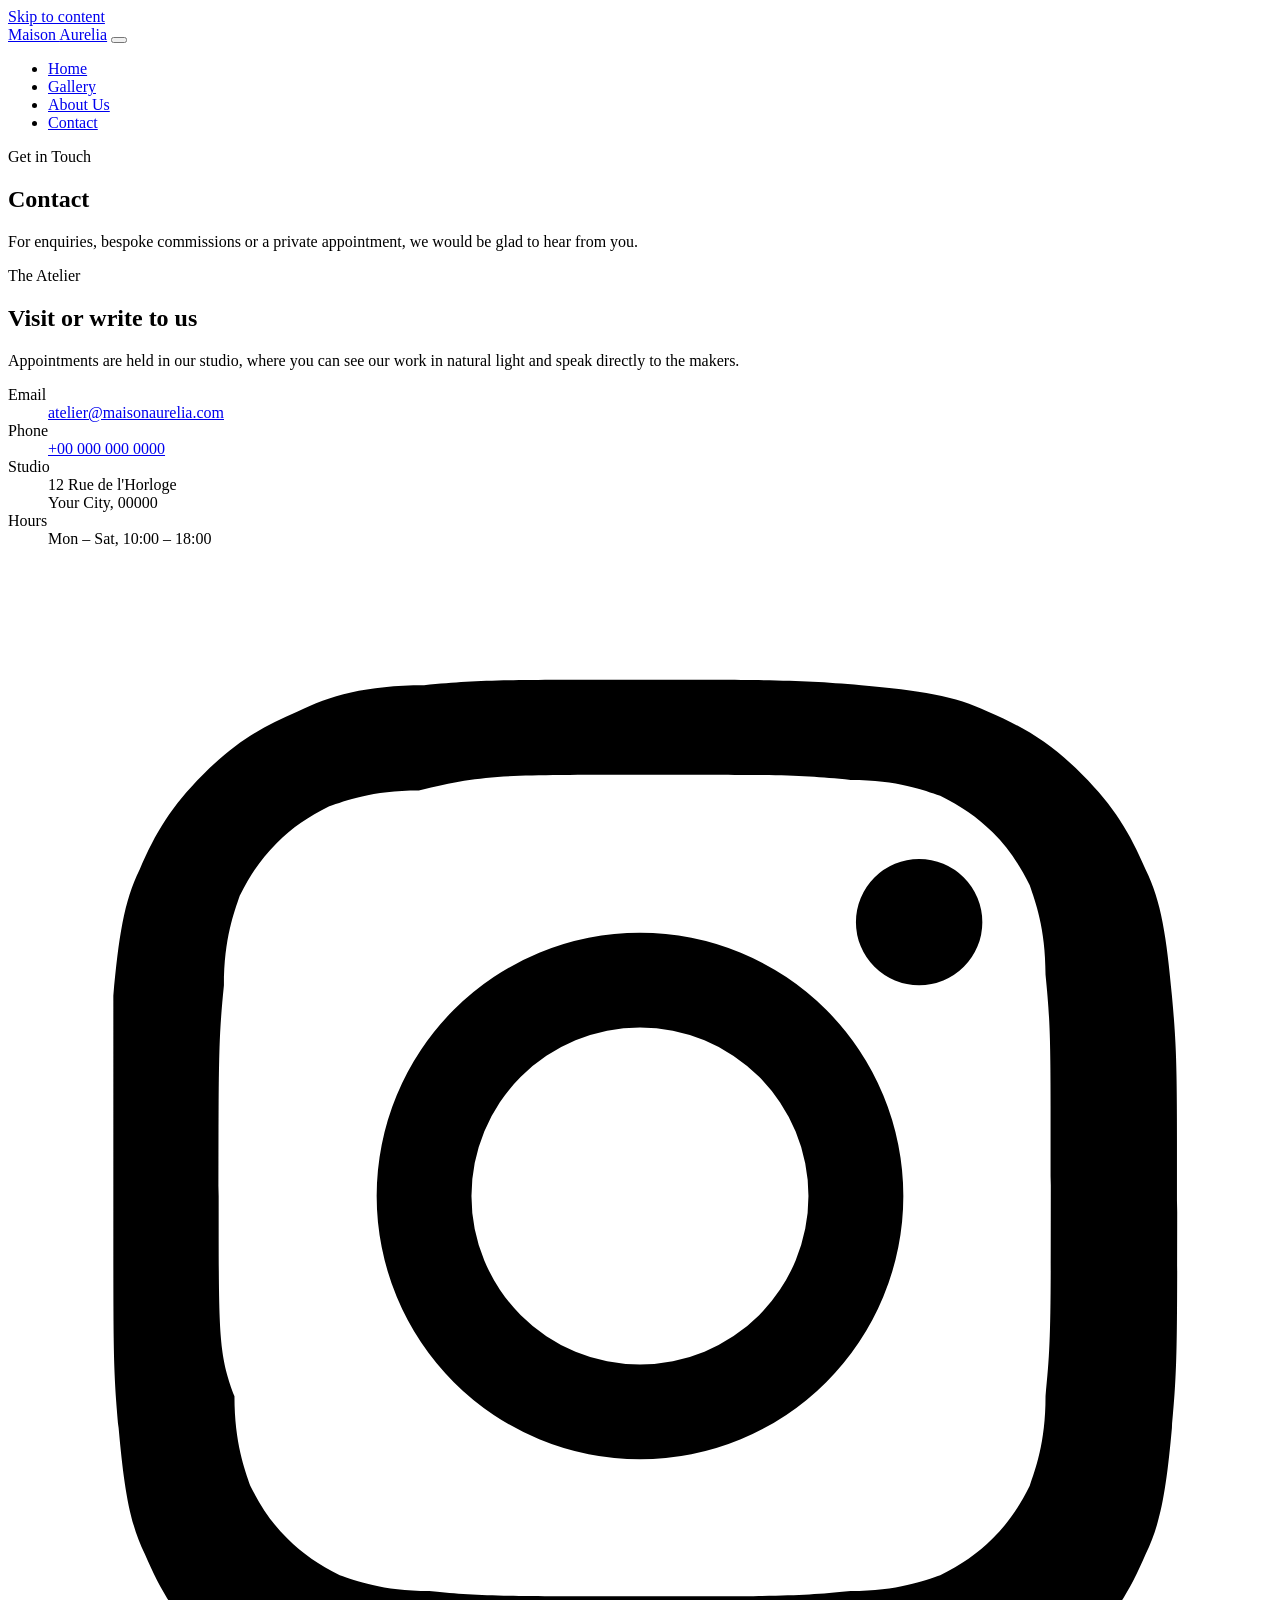
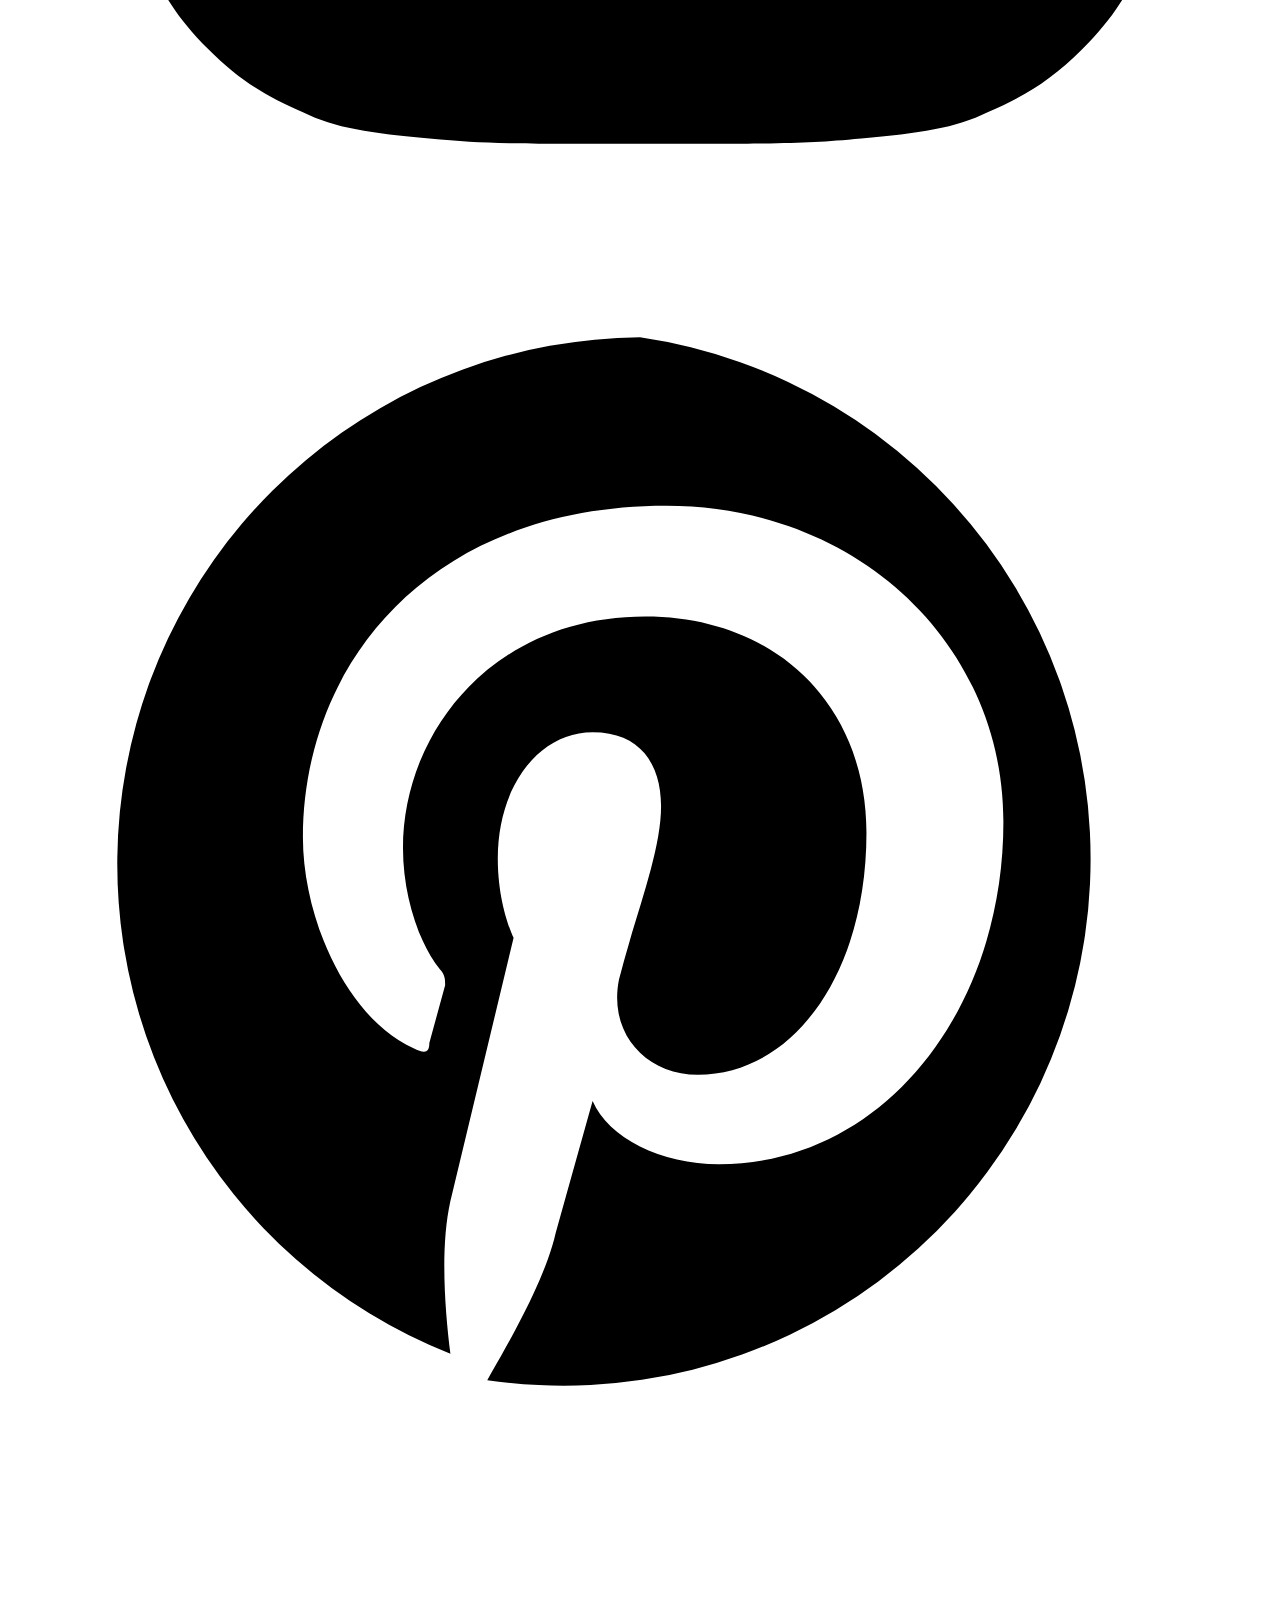
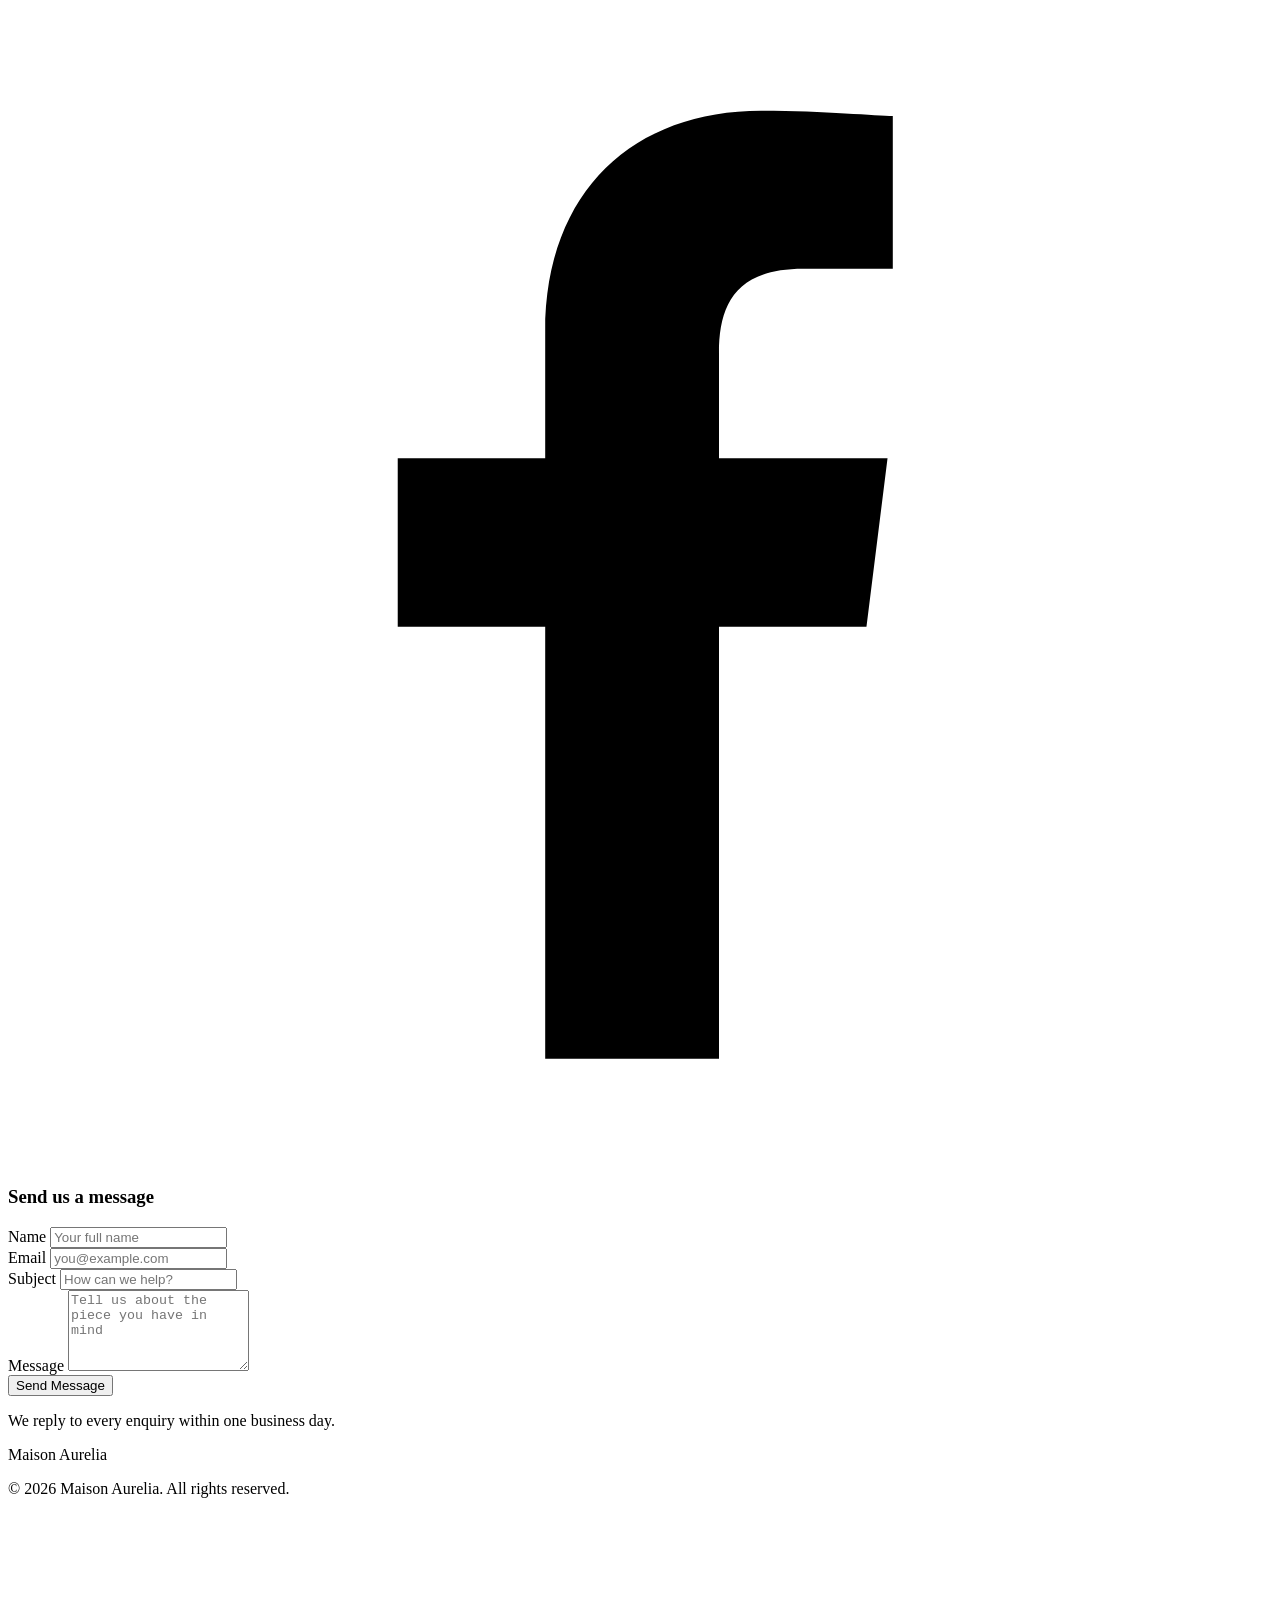
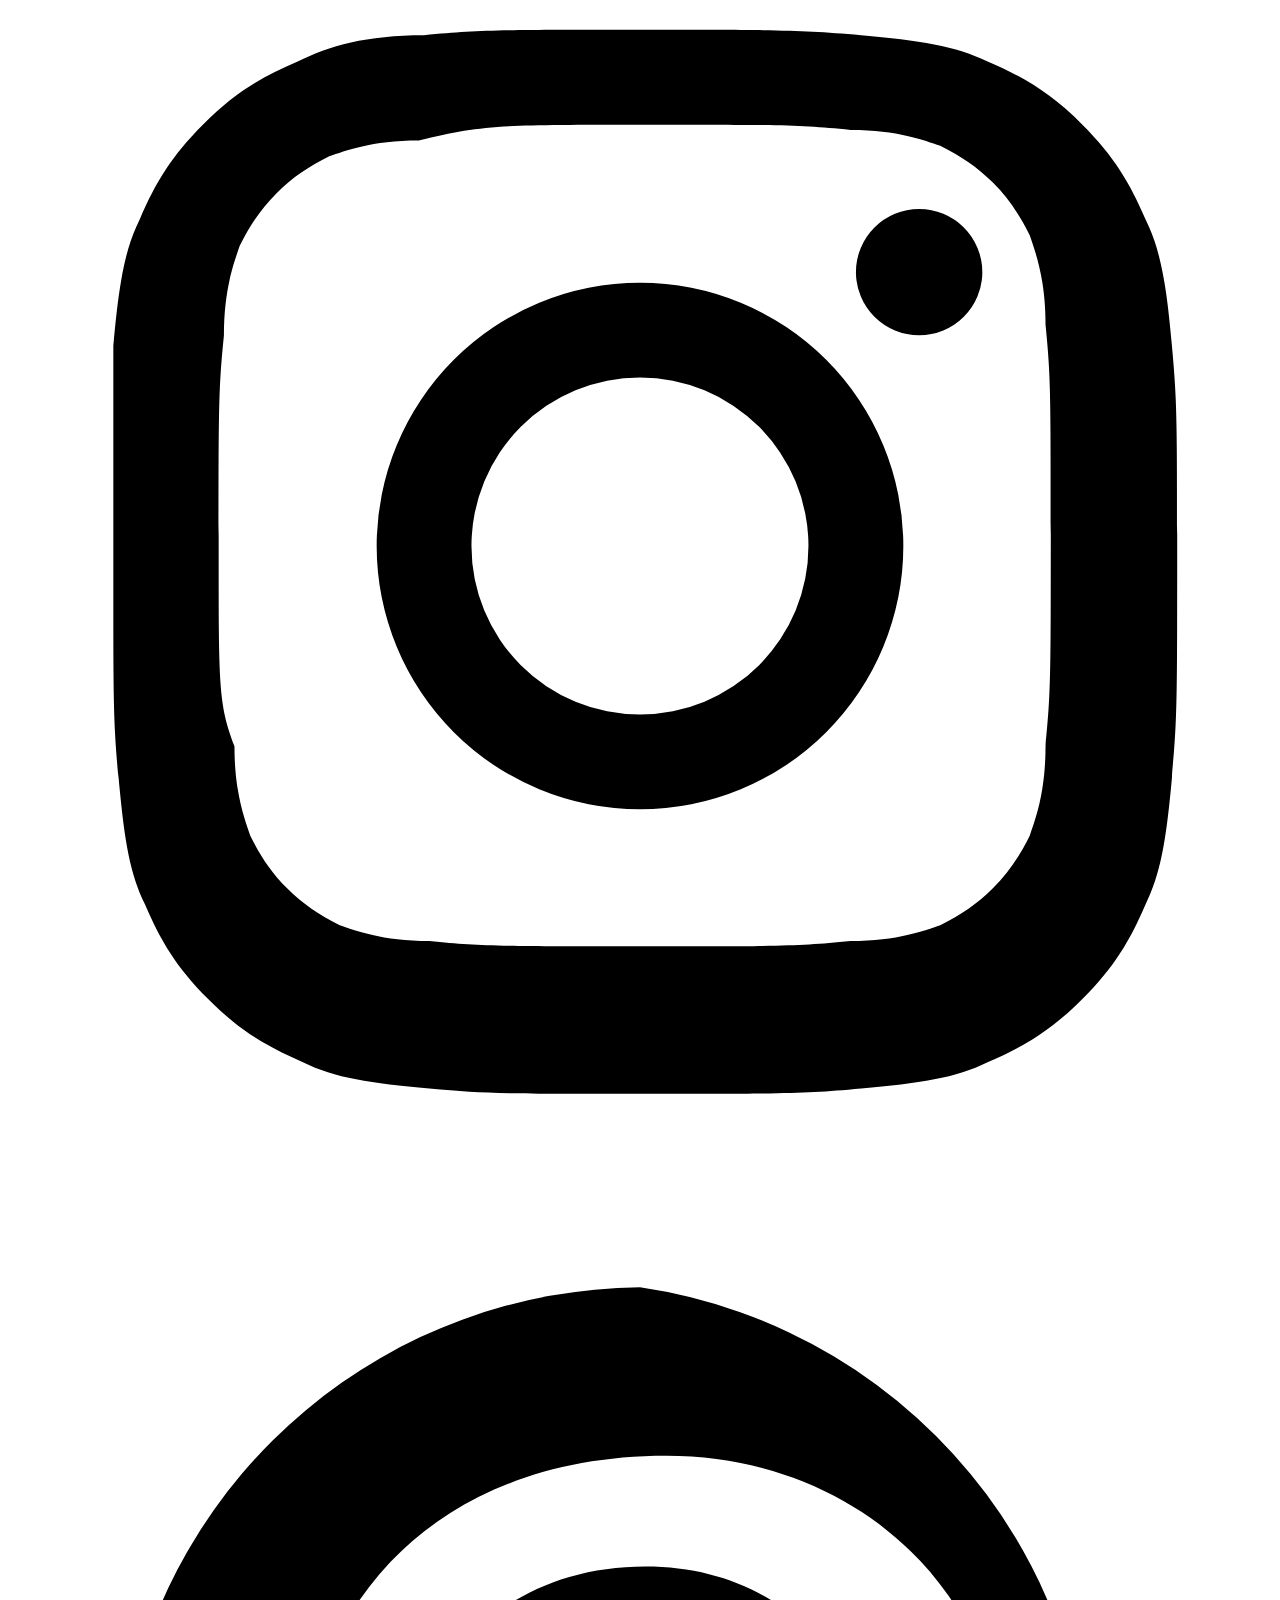
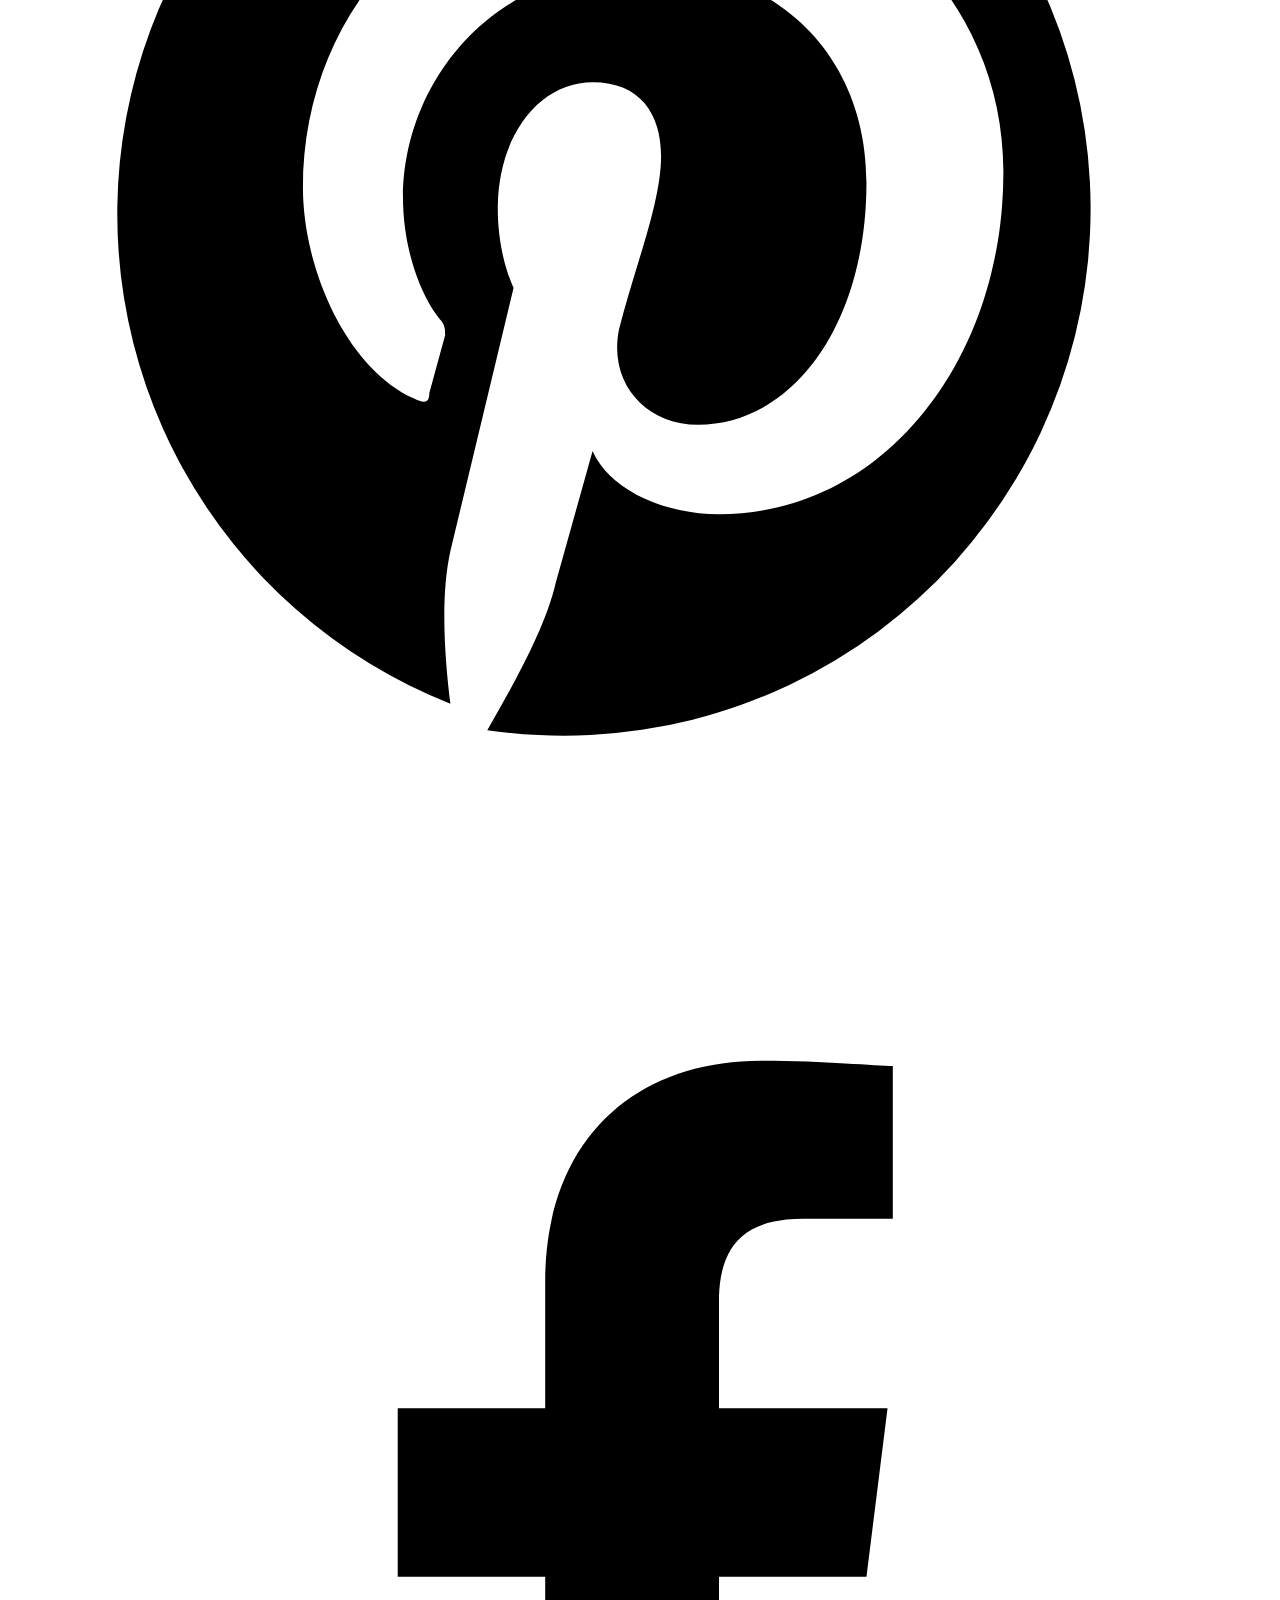
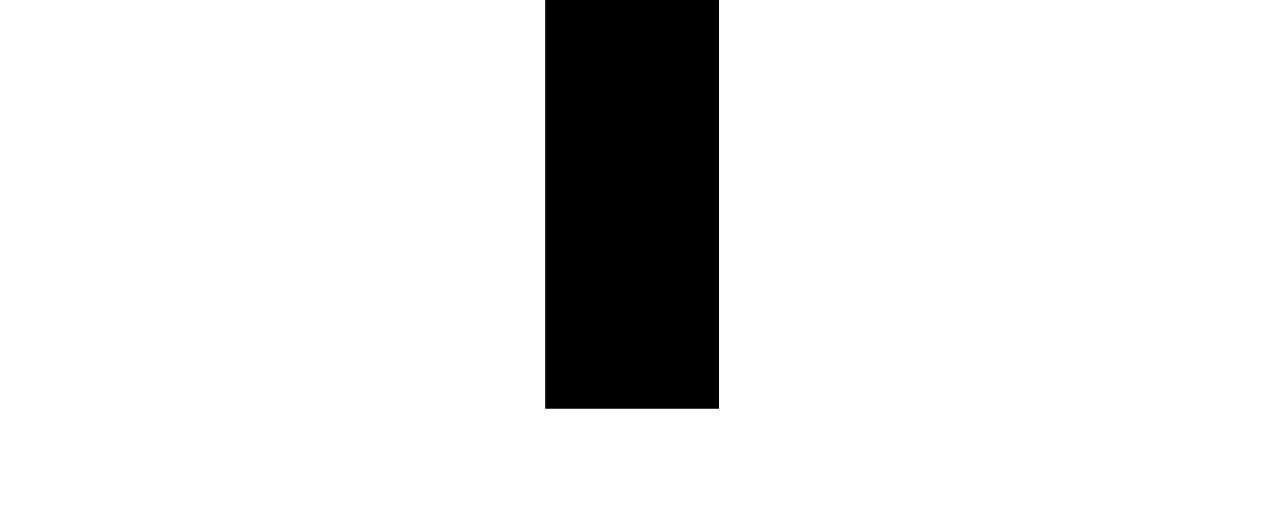
==== contact.html @ 027cdddc "Add files via upload" ====
<!DOCTYPE html>
<html lang="en">
<head>
  <meta charset="UTF-8">
  <meta name="viewport" content="width=device-width, initial-scale=1">
  <title>Contact — Maison Aurelia</title>
  <meta name="description" content="Contact the Maison Aurelia atelier for enquiries, bespoke commissions and private appointments.">
  <link rel="icon" href="assets/favicon.svg" type="image/svg+xml">
  <link rel="preconnect" href="https://fonts.googleapis.com">
  <link rel="preconnect" href="https://fonts.gstatic.com" crossorigin>
  <link href="https://fonts.googleapis.com/css2?family=Cormorant+Garamond:ital,wght@0,400;0,500;0,600;1,400&family=Inter:wght@300;400;500&display=swap" rel="stylesheet">
  <link rel="stylesheet" href="style.css">
</head>
<body>
  <a class="skip-link" href="#main">Skip to content</a>

  <header class="site-header">
    <div class="container header-inner">
      <a href="index.html" class="logo" aria-label="Maison Aurelia — Home">Maison <span>Aurelia</span></a>
      <button class="nav-toggle" aria-expanded="false" aria-controls="main-nav" aria-label="Toggle menu"><span></span></button>
      <nav class="main-nav" id="main-nav" aria-label="Primary">
        <ul class="nav-list">
          <li><a class="nav-link" href="index.html">Home</a></li>
          <li><a class="nav-link" href="gallery.html">Gallery</a></li>
          <li><a class="nav-link" href="about.html">About Us</a></li>
          <li><a class="nav-link" href="contact.html" aria-current="page">Contact</a></li>
        </ul>
      </nav>
    </div>
  </header>

  <main id="main">
    <section class="page-banner">
      <div class="container">
        <span class="eyebrow">Get in Touch</span>
        <h1>Contact</h1>
        <p>For enquiries, bespoke commissions or a private appointment, we would be glad to hear from you.</p>
      </div>
    </section>

    <section class="section" aria-label="Contact details and form">
      <div class="container contact-grid">
        <div class="contact-info reveal">
          <span class="eyebrow">The Atelier</span>
          <h2>Visit or write to us</h2>
          <p class="lead">Appointments are held in our studio, where you can see our work in natural light and speak directly to the makers.</p>

          <dl class="contact-list">
            <div>
              <dt>Email</dt>
              <dd><a href="mailto:atelier@maisonaurelia.com">atelier@maisonaurelia.com</a></dd>
            </div>
            <div>
              <dt>Phone</dt>
              <dd><a href="tel:+000000000000">+00 000 000 0000</a></dd>
            </div>
            <div>
              <dt>Studio</dt>
              <dd>12 Rue de l'Horloge<br>Your City, 00000</dd>
            </div>
            <div>
              <dt>Hours</dt>
              <dd>Mon – Sat, 10:00 – 18:00</dd>
            </div>
          </dl>

          <div class="social" aria-label="Social links">
            <a href="https://instagram.com" aria-label="Instagram" target="_blank" rel="noopener"><svg viewBox="0 0 24 24" aria-hidden="true"><path d="M12 7a5 5 0 1 0 0 10 5 5 0 0 0 0-10zm0 8.2a3.2 3.2 0 1 1 0-6.4 3.2 3.2 0 0 1 0 6.4zM17.3 5.6a1.2 1.2 0 1 0 0 2.4 1.2 1.2 0 0 0 0-2.4zM12 2.2c-2.7 0-3 0-4.1.1-1.1 0-1.8.2-2.4.5-.7.3-1.2.6-1.8 1.200-.6.6-.9 1.100-1.200 1.800-.3.6-.4 1.300-.5 2.400C2 9.300 2 9.600 2 12.300s0 3 .1 4.100c.1 1.100.2 1.800.5 2.400.3.700.6 1.200 1.200 1.800.6.600 1.100.9 1.800 1.200.6.300 1.300.4 2.400.5 1.100.1 1.400.1 4.100.1s3 0 4.100-.1c1.100-.1 1.800-.2 2.400-.5.700-.3 1.200-.6 1.800-1.200.6-.6.9-1.100 1.200-1.800.3-.6.4-1.300.5-2.400.1-1.100.1-1.400.1-4.100s0-3-.1-4.100c-.1-1.100-.2-1.800-.5-2.400-.3-.7-.6-1.200-1.200-1.800-.6-.6-1.100-.9-1.800-1.200-.6-.3-1.300-.4-2.400-.5C15 2.200 14.700 2.200 12 2.200zm0 1.800c2.600 0 3 0 4 .1.900 0 1.400.2 1.700.3.400.2.700.4 1 .7.300.3.500.6.700 1 .1.300.3.800.3 1.700.1 1 .1 1.300.1 4s0 3-.1 4c0 .9-.2 1.400-.3 1.700-.2.400-.4.700-.7 1-.3.300-.6.500-1 .7-.3.100-.8.300-1.700.3-1 .1-1.300.1-4 .1s-3 0-4-.1c-.9 0-1.400-.2-1.700-.3-.4-.2-.7-.4-1-.7-.3-.3-.5-.6-.7-1-.1-.3-.3-.8-.3-1.700C4 15 4 14.700 4 12s0-3 .1-4c0-.9.2-1.400.3-1.700.2-.4.400-.7.7-1 .3-.3.600-.5 1-.7.300-.1.800-.3 1.700-.3C9 4 9.400 4 12 4z"/></svg></a>
            <a href="https://pinterest.com" aria-label="Pinterest" target="_blank" rel="noopener"><svg viewBox="0 0 24 24" aria-hidden="true"><path d="M12 2a10 10 0 0 0-3.600 19.300c-.1-.8-.2-2 0-2.900l1.200-5s-.3-.6-.3-1.500c0-1.400.8-2.400 1.800-2.400.9 0 1.300.6 1.300 1.400 0 .9-.5 2.100-.8 3.300-.2 1 .5 1.800 1.500 1.800 1.800 0 3.200-1.900 3.200-4.600 0-2.400-1.700-4.100-4.200-4.100-2.900 0-4.600 2.200-4.600 4.400 0 .9.300 1.800.7 2.300.1.100.1.200.1.300l-.3 1.100c0 .2-.1.200-.3.100-1.300-.6-2.100-2.500-2.100-4 0-3.300 2.400-6.300 6.900-6.300 3.600 0 6.400 2.600 6.400 6 0 3.600-2.300 6.500-5.400 6.500-1.100 0-2.100-.5-2.400-1.200l-.7 2.500c-.2.900-.9 2.100-1.300 2.800A10 10 0 1 0 12 2z"/></svg></a>
            <a href="https://facebook.com" aria-label="Facebook" target="_blank" rel="noopener"><svg viewBox="0 0 24 24" aria-hidden="true"><path d="M13.500 22v-8.200h2.800l.4-3.200h-3.200V8.600c0-.9.300-1.600 1.600-1.600h1.700V4.100c-.3 0-1.300-.1-2.500-.1-2.400 0-4.100 1.500-4.100 4.200v2.400H7.400v3.200h2.800V22h3.300z"/></svg></a>
          </div>
        </div>

        <div class="form-card reveal reveal-delay-1">
          <h3>Send us a message</h3>
          <form id="contact-form" action="#" method="post" novalidate>
            <div class="form-row">
              <div class="field">
                <label for="name">Name</label>
                <input type="text" id="name" name="name" placeholder="Your full name" autocomplete="name" required>
              </div>
              <div class="field">
                <label for="email">Email</label>
                <input type="email" id="email" name="email" placeholder="you@example.com" autocomplete="email" required>
              </div>
            </div>
            <div class="field">
              <label for="subject">Subject</label>
              <input type="text" id="subject" name="subject" placeholder="How can we help?" required>
            </div>
            <div class="field">
              <label for="message">Message</label>
              <textarea id="message" name="message" rows="5" placeholder="Tell us about the piece you have in mind" required></textarea>
            </div>
            <button type="submit" class="btn btn--block">Send Message</button>
            <p class="form-status" id="form-status" role="status" aria-live="polite"></p>
            <p class="form-note">We reply to every enquiry within one business day.</p>
          </form>
        </div>
      </div>
    </section>
  </main>

  <footer class="site-footer">
    <div class="container footer-inner">
      <span class="footer-brand">Maison Aurelia</span>
      <p class="footer-copy">&copy; 2026 Maison Aurelia. All rights reserved.</p>
      <div class="social" aria-label="Social links">
        <a href="https://instagram.com" aria-label="Instagram" target="_blank" rel="noopener"><svg viewBox="0 0 24 24" aria-hidden="true"><path d="M12 7a5 5 0 1 0 0 10 5 5 0 0 0 0-10zm0 8.2a3.2 3.2 0 1 1 0-6.4 3.2 3.2 0 0 1 0 6.4zM17.3 5.6a1.2 1.2 0 1 0 0 2.4 1.2 1.2 0 0 0 0-2.4zM12 2.2c-2.7 0-3 0-4.1.1-1.1 0-1.8.2-2.4.5-.7.3-1.2.6-1.8 1.200-.6.6-.9 1.100-1.200 1.800-.3.6-.4 1.300-.5 2.400C2 9.300 2 9.600 2 12.300s0 3 .1 4.100c.1 1.100.2 1.800.5 2.400.3.700.6 1.200 1.200 1.800.6.600 1.100.9 1.800 1.200.6.300 1.300.4 2.400.5 1.100.1 1.400.1 4.100.1s3 0 4.100-.1c1.100-.1 1.800-.2 2.400-.5.700-.3 1.200-.6 1.800-1.200.6-.6.9-1.100 1.200-1.800.3-.6.4-1.300.5-2.400.1-1.100.1-1.400.1-4.100s0-3-.1-4.100c-.1-1.100-.2-1.800-.5-2.400-.3-.7-.6-1.200-1.200-1.800-.6-.6-1.100-.9-1.800-1.200-.6-.3-1.300-.4-2.400-.5C15 2.200 14.700 2.200 12 2.200zm0 1.800c2.600 0 3 0 4 .1.900 0 1.400.2 1.700.3.400.2.700.4 1 .7.300.3.500.6.700 1 .1.300.3.800.3 1.700.1 1 .1 1.300.1 4s0 3-.1 4c0 .9-.2 1.400-.3 1.700-.2.400-.4.700-.7 1-.3.300-.6.500-1 .7-.3.100-.8.300-1.700.3-1 .1-1.300.1-4 .1s-3 0-4-.1c-.9 0-1.400-.2-1.700-.3-.4-.2-.7-.4-1-.7-.3-.3-.5-.6-.7-1-.1-.3-.3-.8-.3-1.700C4 15 4 14.700 4 12s0-3 .1-4c0-.9.2-1.400.3-1.700.2-.4.400-.7.7-1 .3-.3.600-.5 1-.7.300-.1.800-.3 1.700-.3C9 4 9.400 4 12 4z"/></svg></a>
        <a href="https://pinterest.com" aria-label="Pinterest" target="_blank" rel="noopener"><svg viewBox="0 0 24 24" aria-hidden="true"><path d="M12 2a10 10 0 0 0-3.600 19.300c-.1-.8-.2-2 0-2.900l1.200-5s-.3-.6-.3-1.500c0-1.400.8-2.400 1.800-2.400.9 0 1.300.6 1.300 1.400 0 .9-.5 2.100-.8 3.300-.2 1 .5 1.800 1.500 1.800 1.800 0 3.200-1.900 3.200-4.600 0-2.400-1.700-4.100-4.200-4.100-2.900 0-4.600 2.200-4.600 4.400 0 .9.300 1.800.7 2.300.1.100.1.200.1.300l-.3 1.100c0 .2-.1.200-.3.100-1.300-.6-2.100-2.500-2.100-4 0-3.300 2.400-6.300 6.900-6.300 3.600 0 6.400 2.600 6.400 6 0 3.600-2.300 6.500-5.400 6.500-1.100 0-2.100-.5-2.400-1.200l-.7 2.500c-.2.900-.9 2.100-1.300 2.800A10 10 0 1 0 12 2z"/></svg></a>
        <a href="https://facebook.com" aria-label="Facebook" target="_blank" rel="noopener"><svg viewBox="0 0 24 24" aria-hidden="true"><path d="M13.500 22v-8.200h2.800l.4-3.200h-3.200V8.600c0-.9.300-1.600 1.600-1.600h1.700V4.100c-.3 0-1.300-.1-2.500-.1-2.400 0-4.100 1.500-4.100 4.200v2.400H7.400v3.200h2.800V22h3.300z"/></svg></a>
      </div>
    </div>
  </footer>

  <script src="script.js"></script>
</body>
</html>
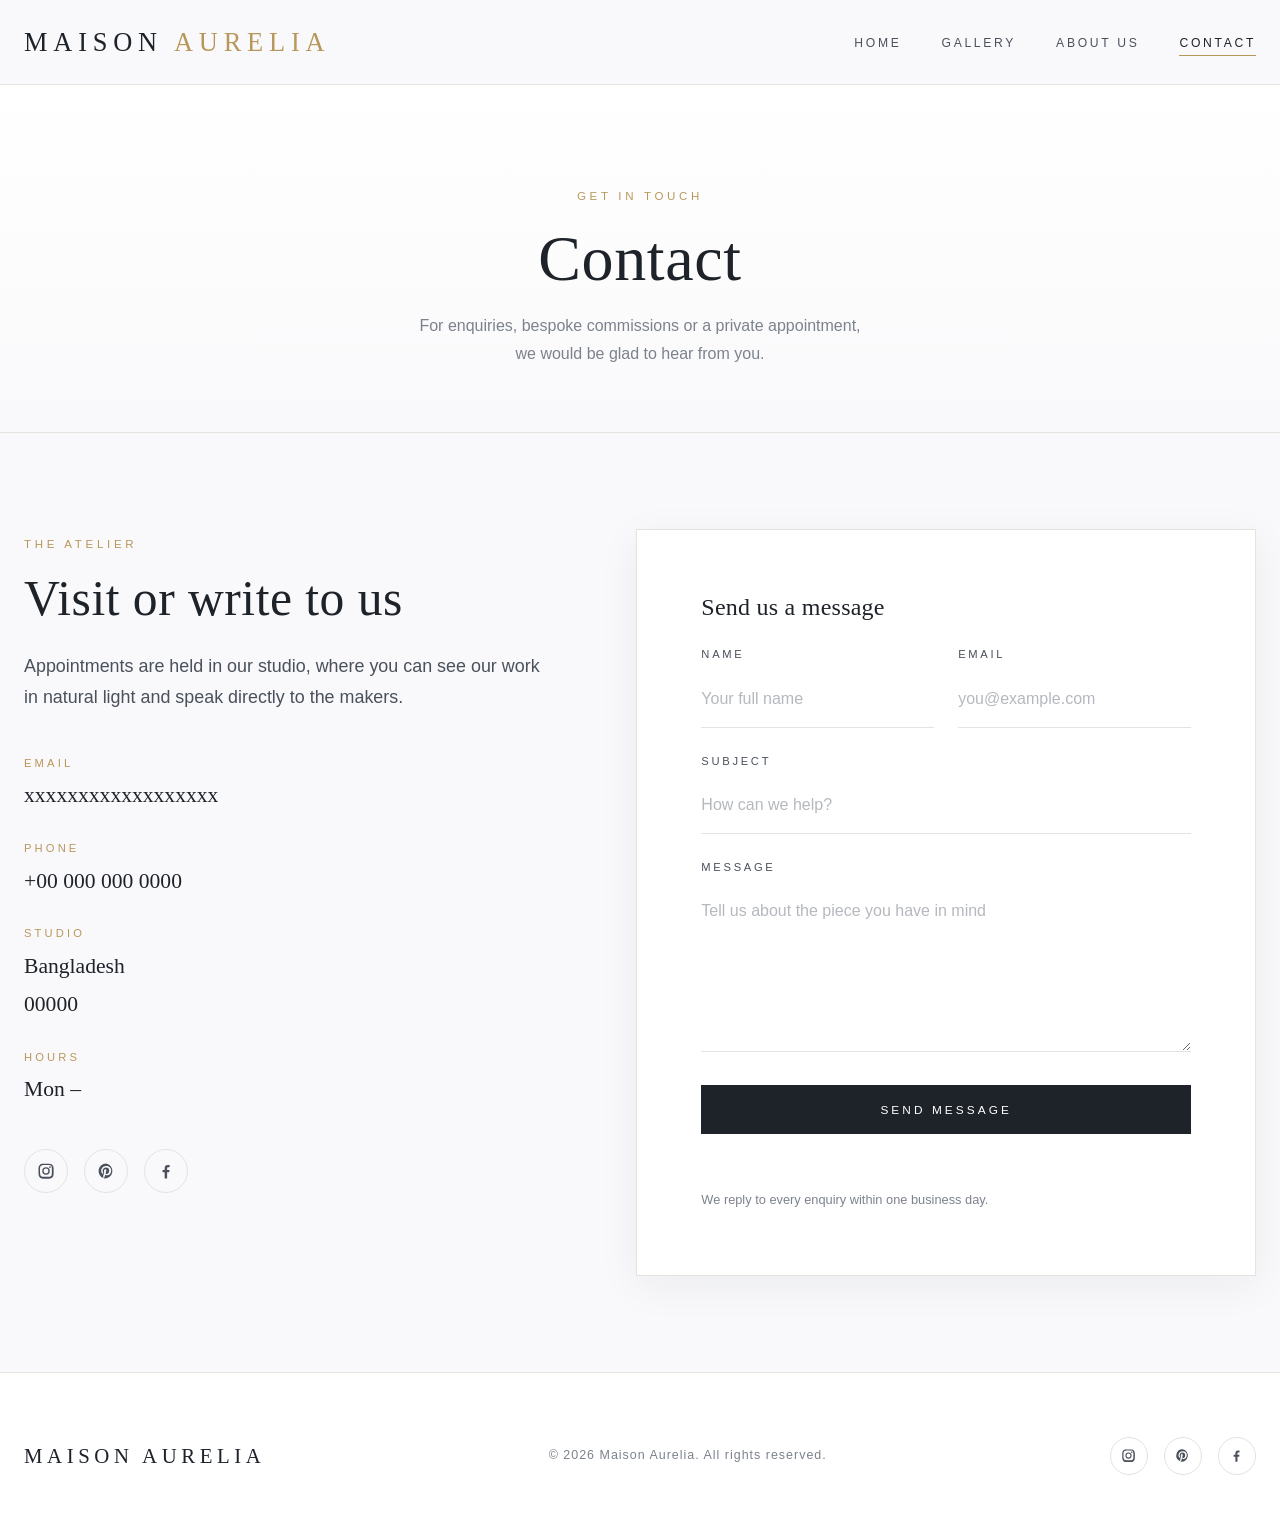
==== commit 9fba9dae: "Update contact.html" ====
--- a/contact.html
+++ b/contact.html
@@ -48,7 +48,7 @@
           <dl class="contact-list">
             <div>
               <dt>Email</dt>
-              <dd><a href="mailto:atelier@maisonaurelia.com">atelier@maisonaurelia.com</a></dd>
+              <dd><a href="#">xxxxxxxxxxxxxxxxxx</a></dd>
             </div>
             <div>
               <dt>Phone</dt>
@@ -56,11 +56,11 @@
             </div>
             <div>
               <dt>Studio</dt>
-              <dd>12 Rue de l'Horloge<br>Your City, 00000</dd>
+              <dd>Bangladesh<br> 00000</dd>
             </div>
             <div>
               <dt>Hours</dt>
-              <dd>Mon – Sat, 10:00 – 18:00</dd>
+              <dd>Mon –</dd>
             </div>
           </dl>
 
--- a/style.css
+++ b/style.css
@@ -0,0 +1,404 @@
+/* ==========================================================================
+   Themes Name: mahmudThem
+Version: 0.1.0
+Author: Md. Sultan Mahmud
+Author URI: https://sultanmahmud-webdeveloper.github.io/portfolio-2/index.html
+Description: mahmudThem is a custom, lightweight, and modern responsive WordPress theme created by Md. Sultan Mahmud.
+   ========================================================================== */
+
+/* ---------- 1. Design Tokens ---------- */
+:root {
+  /* Colors */
+  --c-bg: #F9F9FB;
+  --c-surface: #FFFFFF;
+  --c-surface-alt: #F2F1EE;
+  --c-ink: #1E2229;
+  --c-slate: #4A515C;
+  --c-muted: #7C828C;
+  --c-taupe: #A89886;
+  --c-gold: #B8975A;
+  --c-gold-light: #D9C08A;
+  --c-line: #E5E3DE;
+
+  /* Typography */
+  --f-serif: 'Cormorant Garamond', 'Playfair Display', Georgia, serif;
+  --f-sans: 'Inter', 'Montserrat', 'Helvetica Neue', Arial, sans-serif;
+
+  /* Spacing scale */
+  --s-1: 0.5rem;
+  --s-2: 1rem;
+  --s-3: 1.5rem;
+  --s-4: 2.5rem;
+  --s-5: 4rem;
+  --s-6: 6rem;
+  --s-7: 9rem;
+
+  /* Layout & effects */
+  --container: 1240px;
+  --header-h: 84px;
+  --radius: 2px;
+  --shadow-soft: 0 10px 40px rgba(30, 34, 41, 0.06);
+  --shadow-lift: 0 24px 60px rgba(30, 34, 41, 0.12);
+  --ease: cubic-bezier(0.22, 0.61, 0.36, 1);
+  --t-fast: 0.3s var(--ease);
+  --t-slow: 0.9s var(--ease);
+}
+
+/* ---------- 2. Reset & Base ---------- */
+*, *::before, *::after { box-sizing: border-box; }
+html { scroll-behavior: smooth; -webkit-text-size-adjust: 100%; }
+body {
+  margin: 0;
+  background: var(--c-bg);
+  color: var(--c-slate);
+  font-family: var(--f-sans);
+  font-size: 1rem;
+  font-weight: 300;
+  line-height: 1.75;
+  -webkit-font-smoothing: antialiased;
+  text-rendering: optimizeLegibility;
+}
+img, svg, video { display: block; max-width: 100%; height: auto; }
+a { color: inherit; text-decoration: none; }
+ul { list-style: none; margin: 0; padding: 0; }
+h1, h2, h3, h4 {
+  margin: 0 0 var(--s-2);
+  font-family: var(--f-serif);
+  font-weight: 500;
+  color: var(--c-ink);
+  line-height: 1.15;
+  letter-spacing: 0.01em;
+}
+h1 { font-size: clamp(2.8rem, 6.5vw, 5.4rem); font-weight: 400; }
+h2 { font-size: clamp(2rem, 4vw, 3.1rem); }
+h3 { font-size: 1.5rem; }
+p { margin: 0 0 var(--s-2); }
+:focus-visible { outline: 2px solid var(--c-gold); outline-offset: 3px; }
+::selection { background: var(--c-gold-light); color: var(--c-ink); }
+
+.container { width: min(100% - 3rem, var(--container)); margin-inline: auto; }
+.section { padding-block: var(--s-6); }
+.section--alt { background: var(--c-surface); }
+.skip-link {
+  position: absolute; left: -999px; top: 0; background: var(--c-ink);
+  color: #fff; padding: 0.75rem 1rem; z-index: 200;
+}
+.skip-link:focus { left: 0; }
+
+/* ---------- 3. Shared Typography Helpers ---------- */
+.eyebrow {
+  display: inline-block;
+  margin-bottom: var(--s-2);
+  font-size: 0.72rem;
+  font-weight: 500;
+  letter-spacing: 0.32em;
+  text-transform: uppercase;
+  color: var(--c-gold);
+}
+.lead { font-size: 1.12rem; color: var(--c-slate); max-width: 56ch; }
+.section-head { text-align: center; max-width: 640px; margin: 0 auto var(--s-5); }
+.section-head::after {
+  content: ''; display: block; width: 56px; height: 1px;
+  margin: var(--s-3) auto 0; background: var(--c-gold);
+}
+
+/* ---------- 4. Buttons ---------- */
+.btn {
+  display: inline-block;
+  padding: 1.05rem 2.4rem;
+  border: 1px solid var(--c-ink);
+  background: var(--c-ink);
+  color: #fff;
+  font-family: var(--f-sans);
+  font-size: 0.74rem;
+  font-weight: 500;
+  letter-spacing: 0.26em;
+  text-transform: uppercase;
+  text-align: center;
+  cursor: pointer;
+  transition: background var(--t-fast), color var(--t-fast), border-color var(--t-fast), transform var(--t-fast), box-shadow var(--t-fast);
+}
+.btn:hover { background: transparent; color: var(--c-ink); transform: translateY(-2px); box-shadow: var(--shadow-soft); }
+.btn--gold { background: var(--c-gold); border-color: var(--c-gold); }
+.btn--gold:hover { background: transparent; color: var(--c-gold); }
+.btn--light { background: #fff; color: var(--c-ink); border-color: #fff; }
+.btn--light:hover { background: transparent; color: #fff; border-color: #fff; }
+.btn--block { display: block; width: 100%; }
+
+/* ---------- 5. Header ---------- */
+.site-header {
+  position: sticky; top: 0; z-index: 100;
+  background: rgba(249, 249, 251, 0.88);
+  -webkit-backdrop-filter: saturate(160%) blur(14px);
+  backdrop-filter: saturate(160%) blur(14px);
+  border-bottom: 1px solid var(--c-line);
+}
+.header-inner {
+  display: flex; align-items: center; justify-content: space-between;
+  height: var(--header-h);
+}
+.logo {
+  font-family: var(--f-serif);
+  font-size: 1.65rem;
+  font-weight: 500;
+  letter-spacing: 0.22em;
+  text-transform: uppercase;
+  color: var(--c-ink);
+}
+.logo span { color: var(--c-gold); }
+.nav-list { display: flex; gap: var(--s-4); }
+.nav-link {
+  position: relative; padding: 0.4rem 0;
+  font-size: 0.76rem; font-weight: 400;
+  letter-spacing: 0.22em; text-transform: uppercase;
+  color: var(--c-slate);
+  transition: color var(--t-fast);
+}
+.nav-link::after {
+  content: ''; position: absolute; left: 0; bottom: 0;
+  width: 100%; height: 1px; background: var(--c-gold);
+  transform: scaleX(0); transform-origin: right;
+  transition: transform 0.4s var(--ease);
+}
+.nav-link:hover, .nav-link[aria-current="page"] { color: var(--c-ink); }
+.nav-link:hover::after, .nav-link[aria-current="page"]::after { transform: scaleX(1); transform-origin: left; }
+
+.nav-toggle {
+  display: none; width: 44px; height: 44px;
+  background: none; border: 0; cursor: pointer; position: relative;
+}
+.nav-toggle span, .nav-toggle span::before, .nav-toggle span::after {
+  content: ''; position: absolute; left: 10px; right: 10px; height: 1.5px;
+  background: var(--c-ink); transition: transform var(--t-fast), opacity var(--t-fast);
+}
+.nav-toggle span { top: 50%; }
+.nav-toggle span::before { left: 0; right: 0; top: -7px; }
+.nav-toggle span::after { left: 0; right: 0; top: 7px; }
+.nav-toggle[aria-expanded="true"] span { background: transparent; }
+.nav-toggle[aria-expanded="true"] span::before { transform: translateY(7px) rotate(45deg); }
+.nav-toggle[aria-expanded="true"] span::after { transform: translateY(-7px) rotate(-45deg); }
+
+/* ---------- 6. Hero ---------- */
+.hero {
+  position: relative;
+  min-height: calc(100vh - var(--header-h));
+  min-height: calc(100svh - var(--header-h));
+  display: flex; align-items: center;
+  overflow: hidden;
+  background: var(--c-surface-alt);
+}
+.hero__media { position: absolute; inset: 0; }
+.hero__media img, .hero__media video {
+  width: 100%; height: 100%; object-fit: cover; object-position: 70% center;
+  animation: heroDrift 24s ease-in-out infinite alternate;
+}
+.hero__media::after {
+  content: ''; position: absolute; inset: 0;
+  background: linear-gradient(90deg, rgba(249,249,251,0.95) 0%, rgba(249,249,251,0.7) 38%, rgba(249,249,251,0) 70%);
+}
+@keyframes heroDrift { from { transform: scale(1.02); } to { transform: scale(1.09); } }
+.hero__content { position: relative; z-index: 2; max-width: 620px; padding-block: var(--s-6); }
+.hero__content h1 { margin-bottom: var(--s-3); }
+.hero__content p { font-size: 1.15rem; max-width: 46ch; margin-bottom: var(--s-4); }
+
+/* Home: feature strip */
+.values { display: grid; grid-template-columns: repeat(3, 1fr); gap: var(--s-4); text-align: center; }
+.values__item { padding: var(--s-3); }
+.values__item h3 { font-size: 1.35rem; margin-bottom: 0.5rem; }
+.values__item p { font-size: 0.95rem; color: var(--c-muted); margin: 0; }
+.values__mark { display: block; margin: 0 auto var(--s-2); width: 36px; height: 1px; background: var(--c-gold); }
+
+/* ---------- 7. Page Banner (inner pages) ---------- */
+.page-banner {
+  padding-block: var(--s-6) var(--s-5);
+  text-align: center;
+  background: linear-gradient(180deg, var(--c-surface) 0%, var(--c-bg) 100%);
+  border-bottom: 1px solid var(--c-line);
+}
+.page-banner h1 { font-size: clamp(2.4rem, 5vw, 4rem); margin-bottom: var(--s-2); }
+.page-banner p { margin: 0 auto; color: var(--c-muted); max-width: 52ch; }
+
+/* ---------- 8. Product Gallery ---------- */
+.product-grid { display: grid; grid-template-columns: repeat(3, 1fr); gap: var(--s-4); }
+.product-card {
+  background: var(--c-surface);
+  border: 1px solid var(--c-line);
+  transition: transform 0.5s var(--ease), box-shadow 0.5s var(--ease);
+  display: flex; flex-direction: column;
+}
+.product-card:hover { transform: translateY(-8px); box-shadow: var(--shadow-lift); }
+.product-card__media {
+  position: relative; overflow: hidden; aspect-ratio: 1 / 1;
+  background: var(--c-surface-alt); display: block; width: 100%;
+  border: 0; padding: 0; cursor: zoom-in;
+}
+.product-card__media img {
+  width: 100%; height: 100%; object-fit: cover;
+  transition: transform 1.1s var(--ease);
+}
+.product-card:hover .product-card__media img { transform: scale(1.09); }
+.product-card__zoom {
+  position: absolute; right: 14px; bottom: 14px;
+  width: 42px; height: 42px; border-radius: 50%;
+  background: rgba(255,255,255,0.92); color: var(--c-ink);
+  display: grid; place-items: center; font-size: 1.1rem;
+  opacity: 0; transform: translateY(8px);
+  transition: opacity var(--t-fast), transform var(--t-fast);
+  box-shadow: var(--shadow-soft);
+}
+.product-card:hover .product-card__zoom, .product-card__media:focus-visible .product-card__zoom { opacity: 1; transform: none; }
+.product-card__body { padding: var(--s-3); display: flex; flex-direction: column; flex: 1; text-align: center; }
+.product-card__tag {
+  font-size: 0.68rem; letter-spacing: 0.3em; text-transform: uppercase; color: var(--c-gold); margin-bottom: 0.4rem;
+}
+.product-card__title { font-size: 1.55rem; margin-bottom: 0.5rem; }
+.product-card__desc { font-size: 0.93rem; color: var(--c-muted); flex: 1; }
+.product-card__price { font-family: var(--f-serif); font-size: 1.25rem; color: var(--c-ink); margin: var(--s-1) 0 var(--s-2); }
+
+/* Lightbox */
+.lightbox {
+  position: fixed; inset: 0; z-index: 300;
+  display: none; align-items: center; justify-content: center;
+  padding: var(--s-3);
+  background: rgba(249, 249, 251, 0.96);
+  -webkit-backdrop-filter: blur(10px); backdrop-filter: blur(10px);
+}
+.lightbox.is-open { display: flex; animation: fadeIn 0.4s var(--ease); }
+.lightbox figure { margin: 0; max-width: min(90vw, 760px); text-align: center; }
+.lightbox img { max-height: 78vh; width: auto; margin-inline: auto; box-shadow: var(--shadow-lift); }
+.lightbox figcaption { margin-top: var(--s-2); font-family: var(--f-serif); font-size: 1.3rem; color: var(--c-ink); }
+.lightbox__close {
+  position: absolute; top: 20px; right: 24px; width: 48px; height: 48px;
+  border: 1px solid var(--c-line); background: #fff; border-radius: 50%;
+  font-size: 1.4rem; line-height: 1; cursor: pointer; color: var(--c-ink);
+  transition: background var(--t-fast), color var(--t-fast);
+}
+.lightbox__close:hover { background: var(--c-ink); color: #fff; }
+@keyframes fadeIn { from { opacity: 0; } to { opacity: 1; } }
+
+/* ---------- 9. About ---------- */
+.split { display: grid; grid-template-columns: 1fr 1fr; gap: var(--s-6); align-items: center; }
+.split__media { position: relative; overflow: hidden; box-shadow: var(--shadow-lift); }
+.split__media img { width: 100%; aspect-ratio: 8 / 9; object-fit: cover; transition: transform 1.2s var(--ease); }
+.split__media:hover img { transform: scale(1.05); }
+.split__media::before {
+  content: ''; position: absolute; inset: 16px; z-index: 1;
+  border: 1px solid rgba(255,255,255,0.7); pointer-events: none;
+}
+.story h2 { margin-bottom: var(--s-3); }
+.story p { color: var(--c-slate); }
+.signature { font-family: var(--f-serif); font-style: italic; font-size: 1.5rem; color: var(--c-ink); margin-top: var(--s-3); }
+
+.craft-grid { display: grid; grid-template-columns: repeat(3, 1fr); gap: var(--s-4); }
+.craft-card {
+  position: relative; background: var(--c-surface); border: 1px solid var(--c-line);
+  padding: var(--s-5) var(--s-4); text-align: center;
+  transition: transform 0.5s var(--ease), box-shadow 0.5s var(--ease), border-color 0.5s var(--ease);
+}
+.craft-card::before {
+  content: ''; position: absolute; left: 50%; top: 0; width: 0; height: 2px;
+  background: var(--c-gold); transform: translateX(-50%); transition: width 0.6s var(--ease);
+}
+.craft-card:hover { transform: translateY(-8px); box-shadow: var(--shadow-lift); border-color: transparent; }
+.craft-card:hover::before { width: 100%; }
+.craft-card__num { font-family: var(--f-serif); font-size: 2.6rem; color: var(--c-gold-light); line-height: 1; margin-bottom: var(--s-2); display: block; }
+.craft-card p { color: var(--c-muted); font-size: 0.95rem; margin: 0; }
+
+/* ---------- 10. Contact ---------- */
+.contact-grid { display: grid; grid-template-columns: 5fr 6fr; gap: var(--s-6); align-items: start; }
+.contact-info h2 { margin-bottom: var(--s-3); }
+.contact-list { margin: var(--s-4) 0; display: grid; gap: var(--s-3); }
+.contact-list dt {
+  font-size: 0.7rem; letter-spacing: 0.28em; text-transform: uppercase; color: var(--c-gold); margin-bottom: 0.25rem;
+}
+.contact-list dd { margin: 0; font-family: var(--f-serif); font-size: 1.35rem; color: var(--c-ink); }
+.contact-list a { transition: color var(--t-fast); }
+.contact-list a:hover { color: var(--c-gold); }
+
+.form-card { background: var(--c-surface); border: 1px solid var(--c-line); padding: var(--s-5); box-shadow: var(--shadow-soft); }
+.form-card h3 { margin-bottom: var(--s-3); }
+.form-row { display: grid; grid-template-columns: 1fr 1fr; gap: var(--s-3); }
+.field { position: relative; margin-bottom: var(--s-3); }
+.field label {
+  display: block; margin-bottom: 0.4rem;
+  font-size: 0.7rem; font-weight: 500; letter-spacing: 0.24em; text-transform: uppercase; color: var(--c-slate);
+}
+.field input, .field textarea {
+  width: 100%; padding: 0.85rem 0;
+  font: inherit; font-size: 1rem; color: var(--c-ink);
+  background: transparent; border: 0; border-bottom: 1px solid var(--c-line); border-radius: 0;
+  transition: border-color var(--t-fast), box-shadow var(--t-fast);
+}
+.field textarea { resize: vertical; min-height: 140px; }
+.field input::placeholder, .field textarea::placeholder { color: #B5B8BE; }
+.field input:hover, .field textarea:hover { border-color: var(--c-taupe); }
+.field input:focus, .field textarea:focus { outline: none; border-color: var(--c-gold); box-shadow: 0 1px 0 0 var(--c-gold); }
+.form-note { margin: var(--s-2) 0 0; font-size: 0.8rem; color: var(--c-muted); }
+.form-status { margin-top: var(--s-2); font-size: 0.92rem; color: var(--c-gold); min-height: 1.5em; }
+
+.social { display: flex; gap: var(--s-2); flex-wrap: wrap; }
+.social a {
+  width: 44px; height: 44px; display: grid; place-items: center;
+  border: 1px solid var(--c-line); border-radius: 50%; color: var(--c-slate);
+  transition: background var(--t-fast), color var(--t-fast), border-color var(--t-fast), transform var(--t-fast);
+}
+.social a:hover { background: var(--c-ink); border-color: var(--c-ink); color: #fff; transform: translateY(-3px); }
+.social svg { width: 18px; height: 18px; fill: currentColor; }
+
+/* ---------- 11. Footer ---------- */
+.site-footer { background: var(--c-surface); border-top: 1px solid var(--c-line); padding-block: var(--s-5) var(--s-4); margin-top: 0; }
+.footer-inner { display: flex; align-items: center; justify-content: space-between; gap: var(--s-3); flex-wrap: wrap; }
+.footer-brand { font-family: var(--f-serif); font-size: 1.3rem; letter-spacing: 0.22em; text-transform: uppercase; color: var(--c-ink); }
+.footer-copy { font-size: 0.78rem; letter-spacing: 0.08em; color: var(--c-muted); margin: 0; }
+.site-footer .social a { width: 38px; height: 38px; }
+.site-footer .social svg { width: 15px; height: 15px; }
+
+/* ---------- 12. Reveal on scroll ---------- */
+.reveal { opacity: 0; transform: translateY(26px); transition: opacity 1s var(--ease), transform 1s var(--ease); }
+.reveal.is-visible { opacity: 1; transform: none; }
+.reveal-delay-1 { transition-delay: 0.12s; }
+.reveal-delay-2 { transition-delay: 0.24s; }
+
+/* ---------- 13. Responsive ---------- */
+@media (max-width: 1024px) {
+  :root { --s-6: 5rem; }
+  .product-grid, .craft-grid { grid-template-columns: repeat(2, 1fr); }
+  .split, .contact-grid { gap: var(--s-5); }
+  .nav-list { gap: var(--s-3); }
+}
+
+@media (max-width: 820px) {
+  :root { --header-h: 72px; --s-6: 4rem; --s-5: 3rem; }
+  .nav-toggle { display: block; }
+  .main-nav {
+    position: absolute; top: 100%; left: 0; right: 0;
+    background: var(--c-bg); border-bottom: 1px solid var(--c-line);
+    max-height: 0; overflow: hidden; transition: max-height 0.5s var(--ease);
+  }
+  .main-nav.is-open { max-height: 380px; box-shadow: var(--shadow-soft); }
+  .nav-list { flex-direction: column; gap: 0; padding: var(--s-2) 1.5rem var(--s-3); }
+  .nav-link { display: inline-block; padding: 0.9rem 0; }
+  .hero__media::after { background: linear-gradient(180deg, rgba(249,249,251,0.92) 0%, rgba(249,249,251,0.75) 55%, rgba(249,249,251,0.4) 100%); }
+  .hero__media img, .hero__media video { object-position: 78% center; }
+  .values { grid-template-columns: 1fr; gap: var(--s-2); }
+  .split, .contact-grid { grid-template-columns: 1fr; }
+  .split__media { order: -1; }
+  .form-card { padding: var(--s-4) var(--s-3); }
+}
+
+@media (max-width: 600px) {
+  .container { width: min(100% - 2rem, var(--container)); }
+  .product-grid, .craft-grid { grid-template-columns: 1fr; gap: var(--s-3); }
+  .form-row { grid-template-columns: 1fr; gap: 0; }
+  .footer-inner { flex-direction: column; text-align: center; }
+  .btn { width: 100%; }
+  .hero__content .btn { width: auto; }
+  .logo { font-size: 1.35rem; letter-spacing: 0.16em; }
+}
+
+/* ---------- 14. Accessibility ---------- */
+@media (prefers-reduced-motion: reduce) {
+  html { scroll-behavior: auto; }
+  *, *::before, *::after { animation: none !important; transition-duration: 0.01ms !important; }
+  .reveal { opacity: 1; transform: none; }
+}
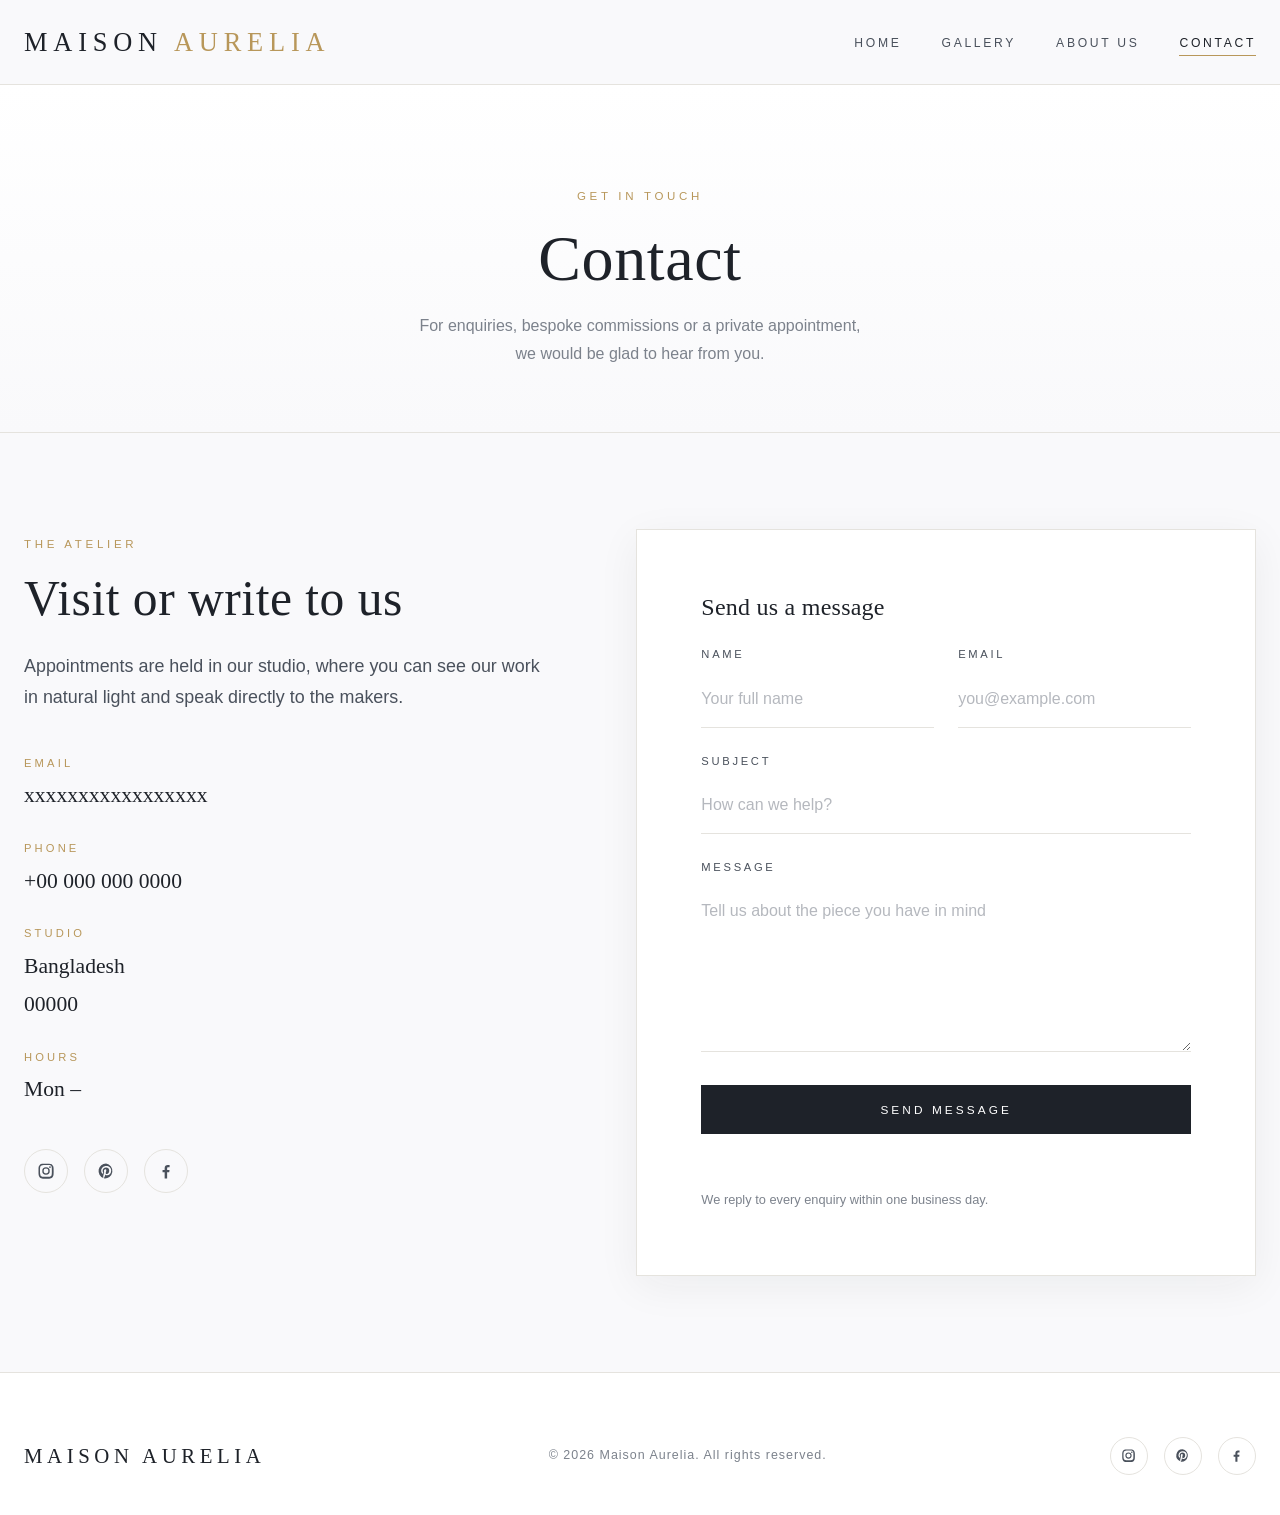
==== commit 8906334a: "Update contact.html" ====
--- a/contact.html
+++ b/contact.html
@@ -48,7 +48,7 @@
           <dl class="contact-list">
             <div>
               <dt>Email</dt>
-              <dd><a href="#">xxxxxxxxxxxxxxxxxx</a></dd>
+              <dd><a href="#">xxxxxxxxxxxxxxxxx</a></dd>
             </div>
             <div>
               <dt>Phone</dt>
